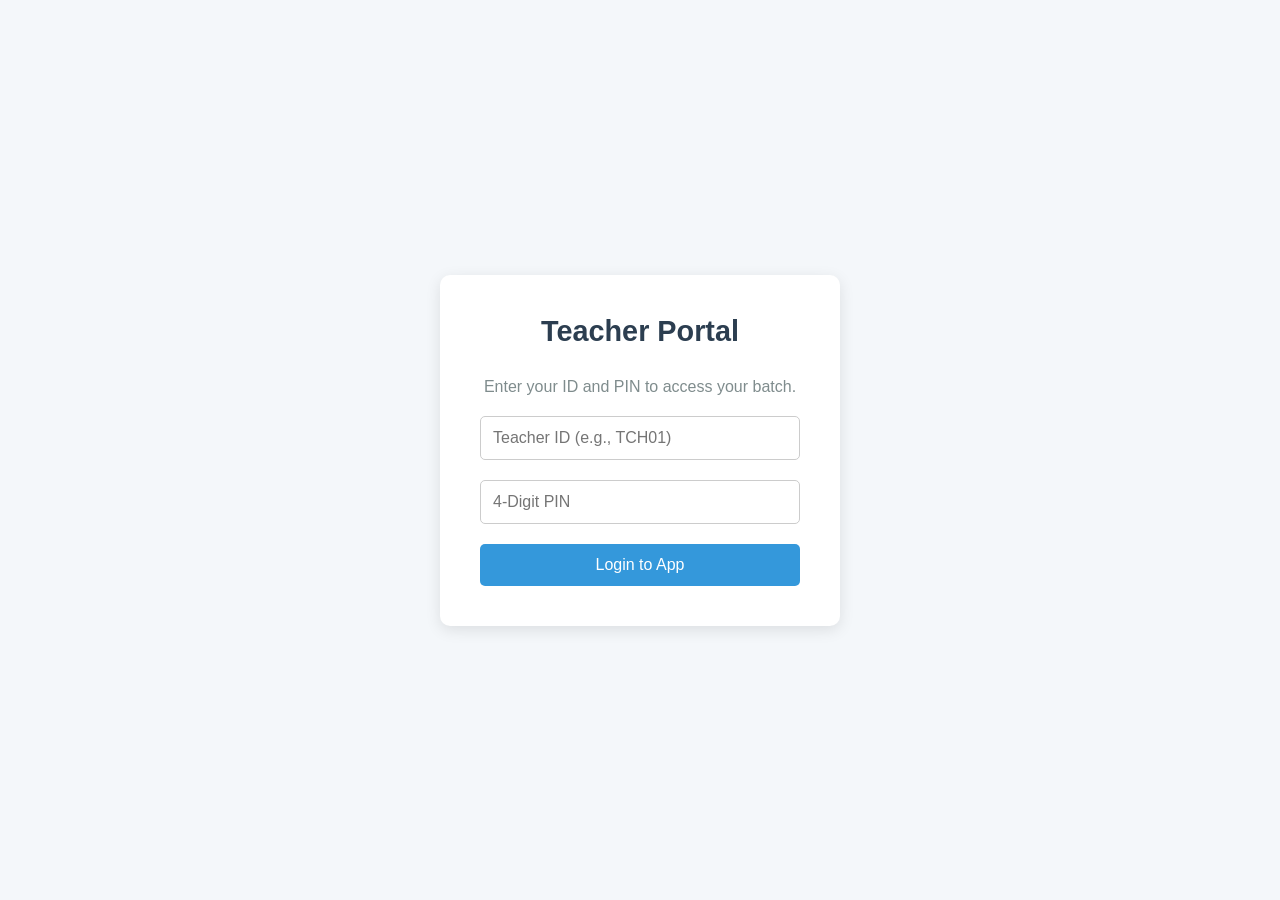
==== login.html @ 6e968e31 "Add files via upload" ====
<!DOCTYPE html>
<html lang="en">
<head>
    <meta charset="UTF-8">
    <meta name="viewport" content="width=device-width, initial-scale=1.0">
    <title>College Portal Login</title>
    <style>
        /* Base Styling */
        * { box-sizing: border-box; margin: 0; padding: 0; font-family: 'Segoe UI', Tahoma, Geneva, Verdana, sans-serif; }
        body { display: flex; justify-content: center; align-items: center; height: 100vh; background-color: #f4f7fa; }
        
        /* Main Login Box */
        .login-box { background: white; padding: 40px; border-radius: 10px; box-shadow: 0 4px 15px rgba(0,0,0,0.1); width: 100%; max-width: 400px; text-align: center; }
        
        /* The Secret Trigger - Looks like normal text */
        .secret-header { font-size: 1.8rem; color: #2c3e50; margin-bottom: 30px; user-select: none; cursor: default; }
        
        /* Forms & Buttons */
        input { width: 100%; padding: 12px; margin-bottom: 20px; border: 1px solid #ccc; border-radius: 5px; font-size: 1rem; }
        button { width: 100%; padding: 12px; background-color: #3498db; color: white; border: none; border-radius: 5px; font-size: 1rem; cursor: pointer; transition: 0.3s; }
        button:hover { background-color: #2980b9; }

        /* Hidden Admin Modal */
        .modal-overlay { display: none; position: fixed; top: 0; left: 0; width: 100%; height: 100%; background: rgba(0,0,0,0.8); justify-content: center; align-items: center; }
        .admin-modal { background: #2c3e50; color: white; padding: 30px; border-radius: 10px; text-align: center; width: 300px; box-shadow: 0 0 20px #e74c3c; border: 2px solid #e74c3c; }
        .admin-modal h3 { margin-bottom: 20px; color: #e74c3c; }
        .admin-modal input { background: #34495e; color: white; border: 1px solid #7f8c8d; text-align: center; letter-spacing: 5px; font-weight: bold; }
        .admin-modal button { background-color: #e74c3c; }
        .admin-modal button:hover { background-color: #c0392b; }
        .close-btn { margin-top: 15px; background: transparent; color: #bdc3c7; border: 1px solid #bdc3c7; }
    </style>
</head>
<body>

    <!-- Standard Teacher Login -->
    <div class="login-box">
        <!-- THIS IS THE SECRET TRIGGER -->
        <h2 class="secret-header" onclick="triggerSecretGateway()">Teacher Portal</h2>
        
        <p style="color: #7f8c8d; margin-bottom: 20px;">Enter your ID and PIN to access your batch.</p>
        <input type="text" id="teacherId" placeholder="Teacher ID (e.g., TCH01)">
        <input type="password" id="teacherPin" placeholder="4-Digit PIN">
        <button onclick="loginTeacher()">Login to App</button>
    </div>

    <!-- Hidden Admin Gateway Modal -->
    <div class="modal-overlay" id="adminModalOverlay">
        <div class="admin-modal">
            <h3>⚠️ Restricted Area</h3>
            <p style="font-size: 0.8rem; margin-bottom: 15px;">Master Admin Verification Required</p>
            <input type="password" id="masterPin" placeholder="MASTER PIN">
            <button onclick="verifyAdmin()">Enter Control Center</button>
            <button class="close-btn" onclick="closeAdminGateway()">Cancel</button>
        </div>
    </div>

    <script>
        // --- 1. THE 5-CLICK LOGIC (Upgraded Timer) ---
        let clickCount = 0;
        let clickTimer;

        function triggerSecretGateway() {
            clickCount++;
            
            // Increased to 4 seconds to make clicking easier!
            if (clickCount === 1) {
                clickTimer = setTimeout(() => {
                    clickCount = 0; 
                }, 4000); 
            }

            if (clickCount === 5) {
                clearTimeout(clickTimer); 
                clickCount = 0; 
                document.getElementById('adminModalOverlay').style.display = 'flex'; 
            }
        }

        function closeAdminGateway() {
            document.getElementById('adminModalOverlay').style.display = 'none';
            document.getElementById('masterPin').value = '';
        }

        // --- 2. ADMIN AUTHENTICATION ---
        function verifyAdmin() {
            const pinEntered = document.getElementById('masterPin').value;
            const MASTER_PIN = "9999"; 

            if (pinEntered === MASTER_PIN) {
                window.location.href = "admin.html"; 
            } else {
                alert("ACCESS DENIED: Incorrect Master PIN");
                document.getElementById('masterPin').value = '';
            }
        }

        // --- 3. TEACHER LOGIN LOGIC (Connected to Vault!) ---
        function loginTeacher() {
            const enteredId = document.getElementById('teacherId').value.trim();
            const enteredPin = document.getElementById('teacherPin').value.trim();

            if(!enteredId || !enteredPin) {
                alert("Please enter both your Teacher ID and PIN.");
                return;
            }

            // 1. Open the Admin Vault from Local Storage
            const vaultData = localStorage.getItem('adminVault');
            
            if (!vaultData) {
                alert("System Error: No teachers have been authorized yet. Please create an account in the Admin Control Center.");
                return;
            }

            const adminVault = JSON.parse(vaultData);

            // 2. Search for the Teacher ID
            const foundTeacher = adminVault.teachers.find(teacher => teacher.id === enteredId);

            if (foundTeacher) {
                // 3. Check if PIN matches
                if (foundTeacher.pin === enteredPin) {
                    
                    // SUCCESS! Save the "Active Session" so index.html knows who logged in
                    localStorage.setItem('activeTeacherSession', JSON.stringify(foundTeacher));
                    
                    // Redirect to the actual app
                    window.location.href = "index.html"; 
                } else {
                    alert("Invalid PIN. Please try again.");
                }
            } else {
                alert("Teacher ID not found. Please check your spelling.");
            }
        }
    </script>
</body>
</html>
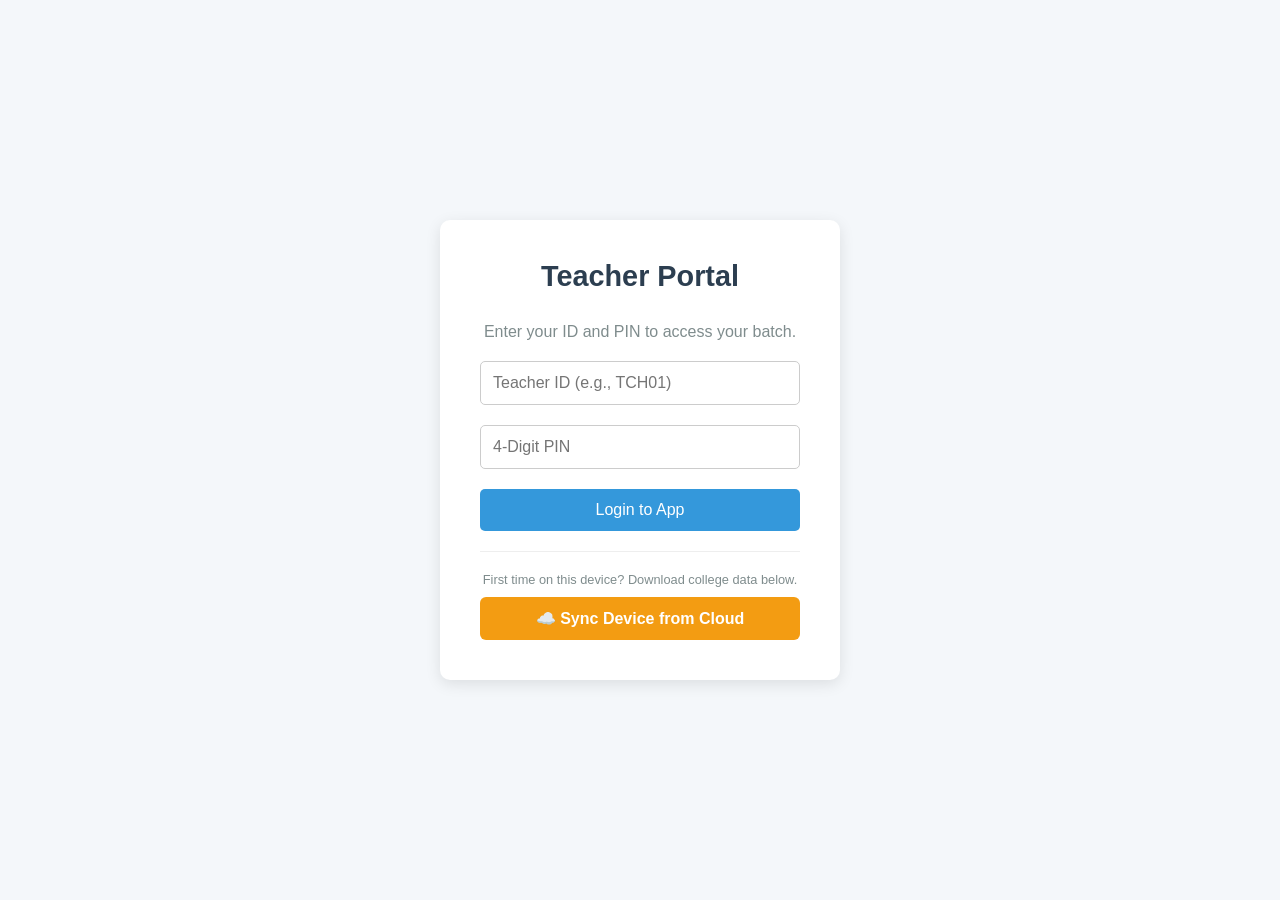
==== commit 75856bfe: "Add files via upload" ====
--- a/login.html
+++ b/login.html
@@ -41,6 +41,9 @@
         <input type="text" id="teacherId" placeholder="Teacher ID (e.g., TCH01)">
         <input type="password" id="teacherPin" placeholder="4-Digit PIN">
         <button onclick="loginTeacher()">Login to App</button>
+        <hr style="margin: 20px 0; border: 0; border-top: 1px solid #eee;">
+<p style="text-align: center; font-size: 0.8rem; color: #7f8c8d; margin-bottom: 10px;">First time on this device? Download college data below.</p>
+<button id="btn-cloud-pull" onclick="pullFromCloud()" style="width: 100%; padding: 12px; background: #f39c12; color: white; border: none; border-radius: 6px; font-size: 1rem; font-weight: bold; cursor: pointer;">☁️ Sync Device from Cloud</button>
     </div>
 
     <!-- Hidden Admin Gateway Modal -->
@@ -55,6 +58,7 @@
     </div>
 
     <script>
+        const GOOGLE_APP_URL = "https://script.google.com/macros/s/AKfycbx5v7obRt9h1iaom1av34ZmF6C2CIhNZTSC4NqfTXhTum3aEfku5ee5J04bCIGy1g/exec";
         // --- 1. THE 5-CLICK LOGIC (Upgraded Timer) ---
         let clickCount = 0;
         let clickTimer;
@@ -133,6 +137,32 @@
                 alert("Teacher ID not found. Please check your spelling.");
             }
         }
+        async function pullFromCloud() {
+    const btn = document.getElementById('btn-cloud-pull');
+    btn.innerText = "Downloading...";
+    btn.disabled = true;
+
+    try {
+        const response = await fetch(GOOGLE_APP_URL, {
+            method: 'POST',
+            body: JSON.stringify({ action: "pullConfig" })
+        });
+        const result = await response.json();
+        
+        if (result.status === 'success') {
+            // Save the downloaded data to the phone's local storage
+            if (result.teachers) localStorage.setItem('adminVault', result.teachers);
+            if (result.students) localStorage.setItem('studentVault', result.students);
+            
+            alert("✅ Device synced successfully! You can now log in.");
+        }
+    } catch (err) {
+        alert("❌ Download Failed. Check your internet connection.");
+    } finally {
+        btn.innerText = "☁️ Sync Device from Cloud";
+        btn.disabled = false;
+    }
+}
     </script>
 </body>
 </html>
